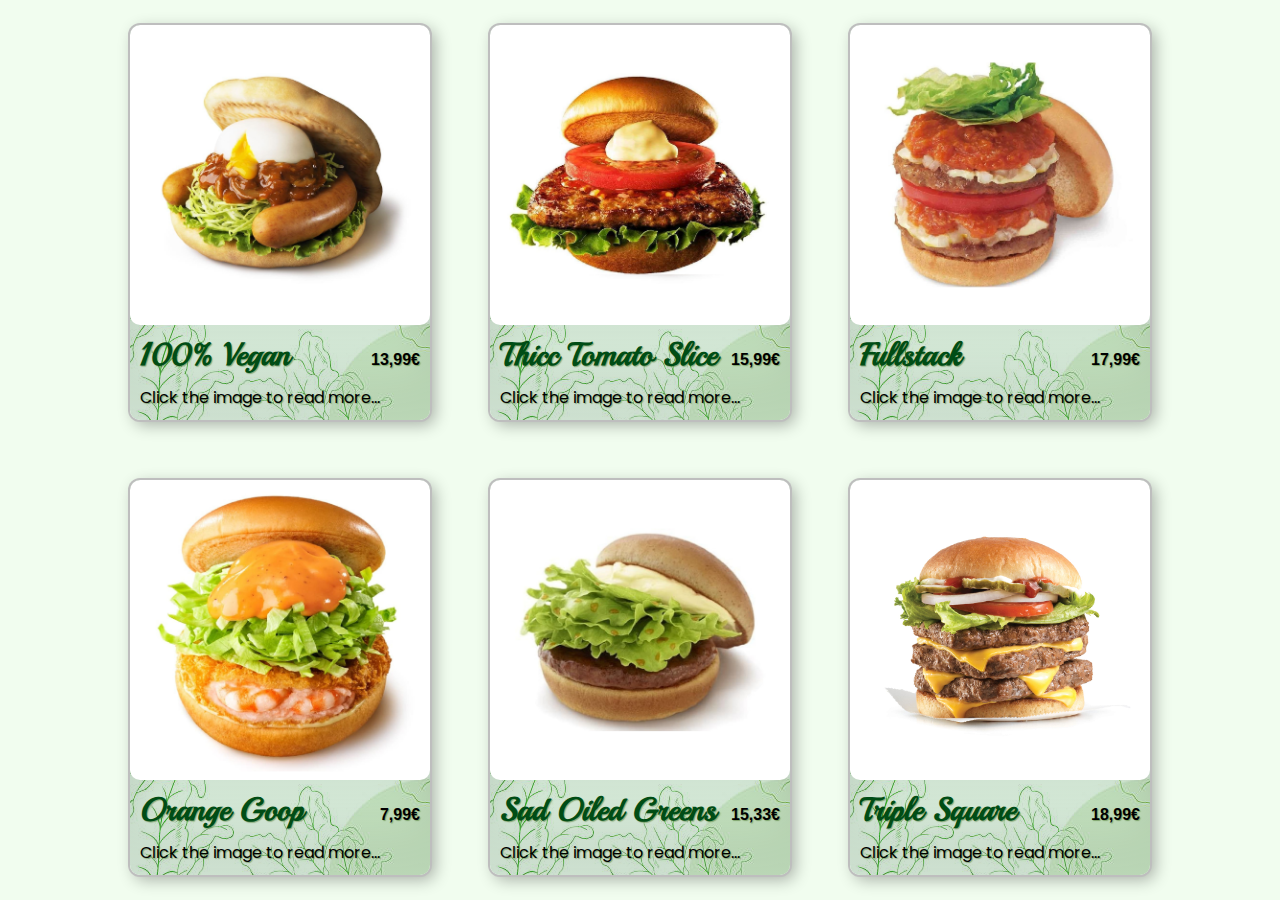
==== index.html @ 1a691310 "new crads" ====
<!DOCTYPE html>
<html lang="en">
  <head>
    <meta charset="UTF-8" />
    <meta name="viewport" content="width=device-width, initial-scale=1.0" />
    <link
      href="https://fonts.googleapis.com/css2?family=Poppins:wght@400;500&display=swap"
      rel="stylesheet"
    />
    <link
      href="https://fonts.googleapis.com/css2?family=Playball&display=swap"
      rel="stylesheet"
    />
    <link
      rel="stylesheet"
      href="https://cdn.jsdelivr.net/npm/bootstrap-icons@1.10.2/font/bootstrap-icons.css"
      integrity="sha384-b6lVK+yci+bfDmaY1u0zE8YYJt0TZxLEAFyYSLHId4xoVvsrQu3INevFKo+Xir8e"
      crossorigin="anonymous"
    />
    <link rel="stylesheet" href="stylecards.css" />
    <title>Cards that expand til the Moon</title>
  </head>
  <body>
    <div class="cards-container">
      <!-- 1 -->
      <div
        class="card shadow"
        onmouseover="playHoverSound()"
        onmouseout="stopHoverSound()"
        onclick="toggleCard(1)"
      >
        <label class="card-label">
          <img src="images/burger1.jpg" alt="" />
        </label>
        <div class="content">
          <div class="name-price">
            <h3>100% Vegan</h3>
            <h4>13,99€</h4>
          </div>
          <p>Click the image to read more...</p>
          <div class="description">
            <ul>
              <li>Sesam Bun</li>
              <li>Moso-Käse</li>
              <li>Japanischer-Salat</li>
              <li>Tofu-Ei</li>
              <li>Seitan-Würstchen</li>
              <li>Krautsalat</li>
            </ul>
          </div>
        </div>
      </div>
      <!-- 2 -->
      <div class="card shadow" onclick="toggleCard(2)">
        <label class="card-label">
          <img
            src="images/burger2.jpg"
            alt="burger with one thick slice of tomato"
          />
        </label>
        <div class="content">
          <div class="name-price">
            <h3>Thicc Tomato Slice</h3>
            <h4>15,99€</h4>
          </div>
          <p>Click the image to read more...</p>
          <div class="description">
            <ul>
              <li>Burger Bun</li>
              <li>Vegane-Mayonnaise</li>
              <li>Dicke Tomatenscheibe</li>
              <li>Beyond Meat Patty</li>
              <li>Feldsalat</li>
            </ul>
          </div>
        </div>
      </div>
      <!-- 3 -->
      <div class="card shadow">
        <label class="card-label" onclick="toggleCard(3)">
          <img
            src="images/burger3.jpg"
            alt="burger with three square-shaped patties"
          />
        </label>
        <div class="content">
          <div class="name-price">
            <h3>Fullstack</h3>
            <h4>17,99€</h4>
          </div>
          <p>Click the image to read more...</p>
          <div class="description">
            <ul>
              <li>Burger Bun</li>
              <li>Feldsalat</li>
              <li>Würzige Salsa</li>
              <li>Veganer Schmelzkäse</li>
              <li>Jackfruit-Patty</li>
              <li>Tomate</li>
            </ul>
          </div>
        </div>
      </div>
      <!-- 4 -->
      <div class="card shadow">
        <label class="card-label" onclick="toggleCard(4)">
          <img
            src="images/burger4.jpg"
            alt="burger with three square-shaped patties"
          />
        </label>
        <div class="content">
          <div class="name-price">
            <h3>Orange Goop</h3>
            <h4>7,99€</h4>
          </div>
          <p>Click the image to read more...</p>
          <div class="description">
            <ul>
              <li>Burger Bun</li>
              <li>Orange Goop</li>
              <li>Shredded Salat</li>
              <li>Crusty Jackfruit-Patty</li>
              <li>Veggie Garnelenkoteletts</li>
            </ul>
          </div>
        </div>
      </div>
      <!-- 5 -->
      <div class="card shadow">
        <label class="card-label" onclick="toggleCard(5)">
          <img
            src="images/burger5.jpg"
            alt="burger with three square-shaped patties"
          />
        </label>
        <div class="content">
          <div class="name-price">
            <h3>Sad Oiled Greens</h3>
            <h4>15,33€</h4>
          </div>
          <p>Click the image to read more...</p>
          <div class="description">
            <ul>
              <li>Rustikales Bun</li>
              <li>Vegane-Mayonnaise</li>
              <li>Feldsalat</li>
              <li>Sad Oil</li>
              <li>Burger-Patty</li>
            </ul>
          </div>
        </div>
      </div>
      <!-- 6 -->
      <div class="card shadow">
        <label class="card-label" onclick="toggleCard(6)">
          <img
            src="images/burger6.jpg"
            alt="burger with three square-shaped patties"
          />
        </label>
        <div class="content">
          <div class="name-price">
            <h3>Triple Square</h3>
            <h4>18,99€</h4>
          </div>
          <p>Click the image to read more...</p>
          <div class="description">
            <ul>
              <li>Burger Bun</li>
              <li>Gurken</li>
              <li>Barbecue Sauce</li>
              <li>Zwiebeln</li>
              <li>Tomato</li>
              <li>Feldsalat</li>
              <li>Square-Patty</li>
              <li>Vegan Cheddar</li>
            </ul>
          </div>
        </div>
      </div>
    </div>

    <!-- JS ( ° ^°) meep-->
    <script src="funccard.js"></script>
  </body>
</html>
---- stylecards.css ----
* {
  margin: 0;
  padding: 0;
  box-sizing: border-box;
}

body {
  display: flex;
  justify-content: center;
  align-items: center;
  height: 100vh;
  margin: 0;
  background-color: #f1fdef;
}

.cards-container {
  display: flex;
  flex-wrap: wrap;
  justify-content: center;
  gap: 20px;
}

.card {
  position: relative;
  width: 200px;
  height: fit-content;
  background-image: linear-gradient(
      rgba(33, 66, 37, 0.5),
      rgba(158, 235, 167, 0.274)
    ),
    url("images/bg_01.jpg");
  border-radius: 10px;
  /*box-shadow: 0 4px 6px rgba(0, 0, 0, 0.1);*/
  margin: 20px;
  transition: border-radius 0.5s cubic-bezier(0.175, 0.885, 0.32, 1.275);
  font-family: "Segoe UI", Tahoma, Geneva, Verdana, sans-serif;
  text-shadow: #517d3391 1px 1px 1px;
}

h3 {
  font-family: "Playball", cursive;
  font-size: xx-large;
  color: #004d15;
  margin-bottom: 10px;
}
p {
  font-family: "Poppins", sans-serif;
  color: #000000;
}

.shadow {
  box-shadow: inset 0 -3em 3em rgba(0, 0, 0, 0.1), 0 0 0 2px rgb(190, 190, 190),
    0.3em 0.3em 1em rgba(0, 0, 0, 0.3);
}

.card-label {
  display: block;
  cursor: pointer;
}

.card-label img {
  width: 100%;
  height: auto;
  display: block;
  border-radius: 10px;
}

.expand-toggle {
  display: none;
}

.content {
  padding: 10px;
}

.name-price {
  display: flex;
  align-items: center;
  justify-content: space-between;
}

.description {
  display: none;
}

.description ul {
  font-size: 18px;
  padding: 15px 0px 0px 23px;
}

/*responsive*/
@media screen and (min-width: 376px) {
  .card {
    width: 200px;
    margin: 20px;
  }
}

@media screen and (min-width: 768px) {
  .card {
    width: 250px;
    margin: 20px;
  }
}

@media screen and (min-width: 1024px) {
  .card {
    width: 300px;
    margin: 20px;
  }
}

@media screen and (min-width: 1440px) {
  .card {
    width: 350px;
    margin: 20px;
  }
}

.card:hover {
  animation: jiggle 0.2s ease 2;
}

/*feelin saucy*/

@keyframes jiggle {
  0% {
    transform: rotate(0);
  }
  20% {
    transform: rotate(5deg);
  }
  40% {
    transform: rotate(-5deg);
  }
  60% {
    transform: rotate(5deg);
  }
  80% {
    transform: rotate(-5deg);
  }
  100% {
    transform: rotate(0);
  }
}
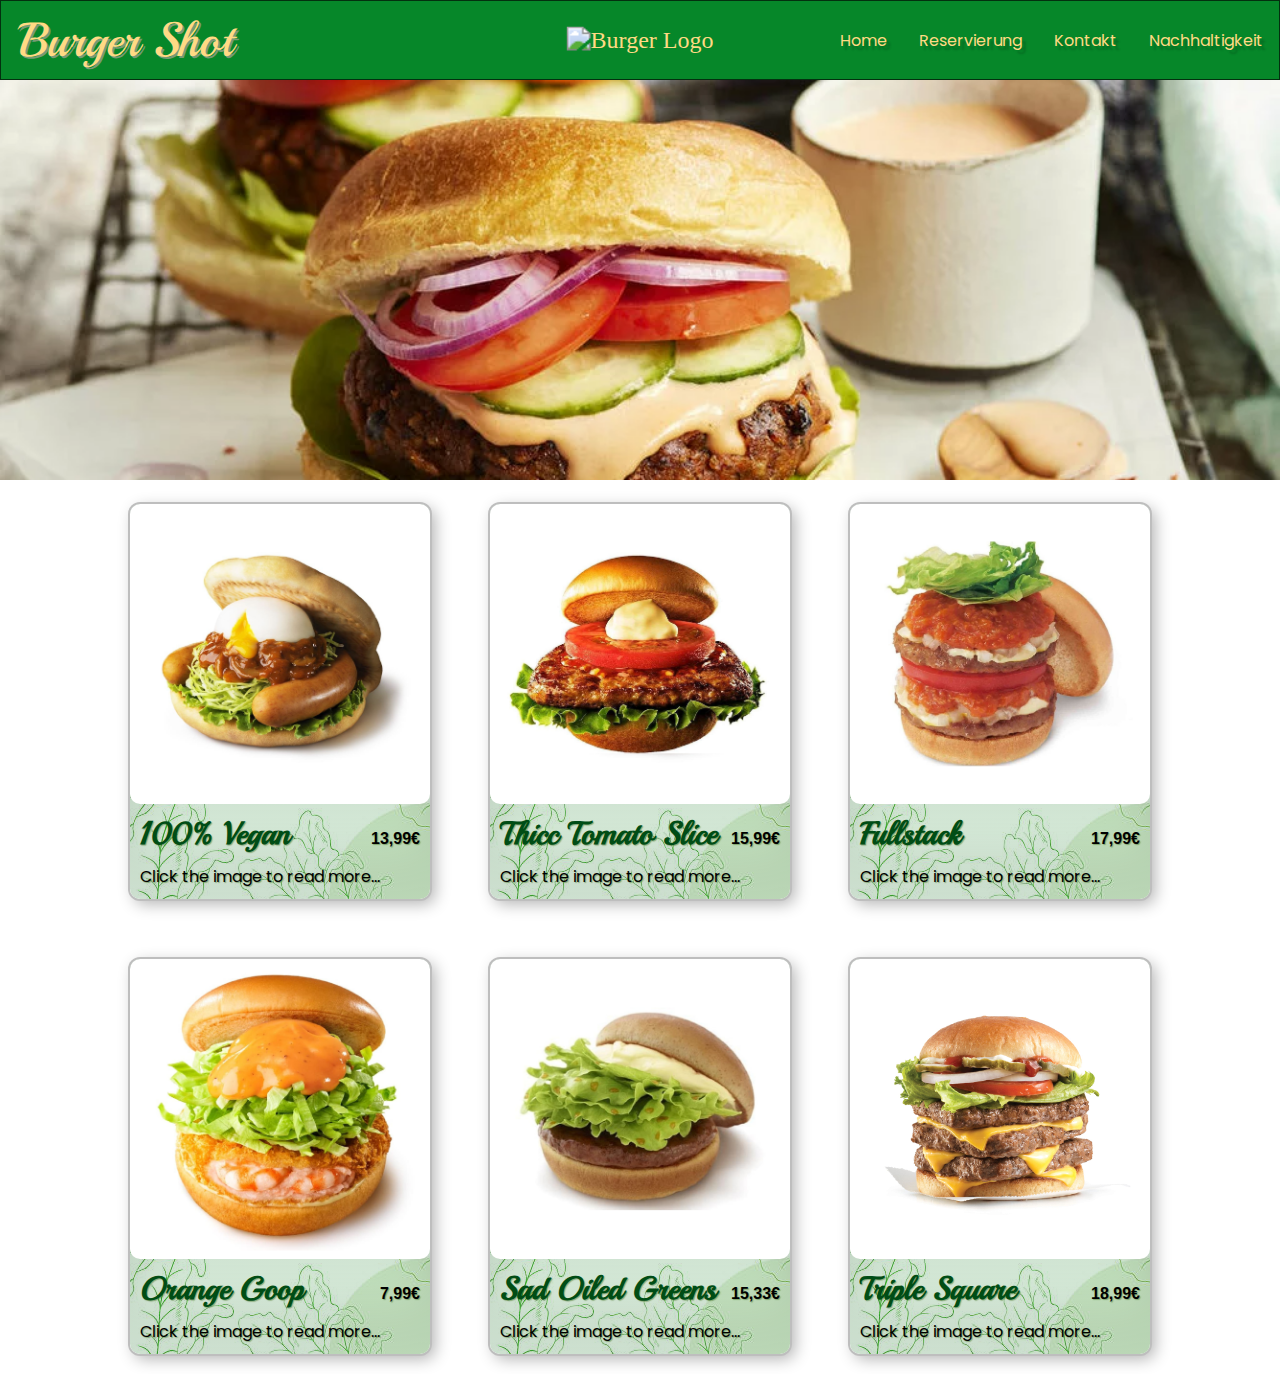
==== commit a9fe2e0e: "Header # cards gemerged" ====
--- a/index.html
+++ b/index.html
@@ -2,33 +2,62 @@
 <html lang="en">
   <head>
     <meta charset="UTF-8" />
+    <meta http-equiv="X-UA-Compatible" content="IE=edge" />
     <meta name="viewport" content="width=device-width, initial-scale=1.0" />
+    <link rel="preconnect" href="https://fonts.googleapis.com" />
+    <link rel="preconnect" href="https://fonts.gstatic.com" crossorigin />
     <link
-      href="https://fonts.googleapis.com/css2?family=Poppins:wght@400;500&display=swap"
-      rel="stylesheet"
-    />
-    <link
-      href="https://fonts.googleapis.com/css2?family=Playball&display=swap"
-      rel="stylesheet"
-    />
+      href="https://fonts.googleapis.com/css2?family=Playball&family=Poppins:ital,wght@0,100;0,200;0,300;0,400;0,500;0,600;0,700;0,800;0,900;1,100;1,200;1,300;1,400;1,500;1,600;1,700;1,800;1,900&display=swap"
+      rel="stylesheet" />
     <link
       rel="stylesheet"
       href="https://cdn.jsdelivr.net/npm/bootstrap-icons@1.10.2/font/bootstrap-icons.css"
       integrity="sha384-b6lVK+yci+bfDmaY1u0zE8YYJt0TZxLEAFyYSLHId4xoVvsrQu3INevFKo+Xir8e"
-      crossorigin="anonymous"
-    />
+      crossorigin="anonymous" />
+    <script src="script.js" defer></script>
+    <script
+      src="https://kit.fontawesome.com/c7deb9d045.js"
+      crossorigin="anonymous"></script>
+    <link rel="stylesheet" href="style.css" />
     <link rel="stylesheet" href="stylecards.css" />
-    <title>Cards that expand til the Moon</title>
+    <title>Burger Shot</title>
   </head>
   <body>
+    <header>
+      <nav class="navbar">
+        <div class="brand-title">Burger Shot</div>
+        <!-- burger-button -->
+        <a href="#" class="toggle-button">
+          <span class="bar"></span>
+          <span class="bar"></span>
+          <span class="bar hide"></span>
+        </a>
+        <div class="burger-logo">
+          <img src="/assets/favicon.ico" alt="Burger Logo" />
+        </div>
+        <div class="navbar-links">
+          <ul>
+            <li><a href="#">Home</a></li>
+            <li><a href="#">Reservierung</a></li>
+            <li><a href="#">Kontakt</a></li>
+            <li><a href="#">Nachhaltigkeit</a></li>
+          </ul>
+        </div>
+      </nav>
+    </header>
+    <picture>
+      <img
+        src="/images/veganer-burger-0594.webp"
+        class="img-fluid"
+        alt="image desc" />
+    </picture>
     <div class="cards-container">
       <!-- 1 -->
       <div
         class="card shadow"
         onmouseover="playHoverSound()"
         onmouseout="stopHoverSound()"
-        onclick="toggleCard(1)"
-      >
+        onclick="toggleCard(1)">
         <label class="card-label">
           <img src="images/burger1.jpg" alt="" />
         </label>
@@ -55,8 +84,7 @@
         <label class="card-label">
           <img
             src="images/burger2.jpg"
-            alt="burger with one thick slice of tomato"
-          />
+            alt="burger with one thick slice of tomato" />
         </label>
         <div class="content">
           <div class="name-price">
@@ -80,8 +108,7 @@
         <label class="card-label" onclick="toggleCard(3)">
           <img
             src="images/burger3.jpg"
-            alt="burger with three square-shaped patties"
-          />
+            alt="burger with three square-shaped patties" />
         </label>
         <div class="content">
           <div class="name-price">
@@ -106,8 +133,7 @@
         <label class="card-label" onclick="toggleCard(4)">
           <img
             src="images/burger4.jpg"
-            alt="burger with three square-shaped patties"
-          />
+            alt="burger with three square-shaped patties" />
         </label>
         <div class="content">
           <div class="name-price">
@@ -131,8 +157,7 @@
         <label class="card-label" onclick="toggleCard(5)">
           <img
             src="images/burger5.jpg"
-            alt="burger with three square-shaped patties"
-          />
+            alt="burger with three square-shaped patties" />
         </label>
         <div class="content">
           <div class="name-price">
@@ -156,8 +181,7 @@
         <label class="card-label" onclick="toggleCard(6)">
           <img
             src="images/burger6.jpg"
-            alt="burger with three square-shaped patties"
-          />
+            alt="burger with three square-shaped patties" />
         </label>
         <div class="content">
           <div class="name-price">
--- a/style.css
+++ b/style.css
@@ -0,0 +1,185 @@
+*,
+* ::before,
+::after {
+  padding: 0;
+  margin: 0;
+  box-sizing: border-box;
+  color: var(--text-color);
+}
+
+:root {
+  --background-color: #068729;
+  --highlight-background-color: #779a75;
+  --accent-color: #d3a350;
+  --text-color: #ffda84;
+}
+
+header {
+  /* background-image: url(/assets/bg_01.jpg);
+  background-position: center;
+  background-repeat: no-repeat;
+  background-size: cover; */
+  background-color: var(--background-color);
+  width: 100%;
+  height: 80px;
+  border: 1px solid #03300f;
+}
+h4 {
+  color: black;
+}
+
+.navbar {
+  position: relative;
+  height: 100%;
+  width: 100%;
+  display: flex;
+  justify-content: space-between;
+  align-items: center;
+  color: var(--text-color);
+}
+
+.brand-title {
+  font-family: Playball;
+  font-size: 3rem;
+  color: var(--text-color);
+  margin: 0.5rem;
+  text-shadow: 2px 2px var(--highlight-background-color);
+  padding-left: 10px;
+}
+
+.navbar-links ul {
+  margin: 0;
+  padding: 0;
+  display: flex;
+}
+
+.navbar-links li {
+  list-style: none;
+}
+
+.navbar-links li a {
+  font-family: Poppins;
+  text-shadow: 4px 4px 2px rgba(0, 0, 0, 0.2);
+  text-decoration: none;
+  color: var(--text-color);
+  padding: 1rem;
+  display: block;
+}
+
+.navbar-links li:hover {
+  background: var(--highlight-background-color);
+  border-radius: 10px;
+}
+
+/* burger logo */
+
+.burger-logo {
+  animation: moveJump 4s ease-in-out infinite, slide 8s linear 2.5;
+  position: absolute;
+  top: 50%;
+  left: 50%;
+  transform: translate(-50%, -50%) scale(1.5);
+}
+
+/* burger logo move */
+
+@keyframes moveJump {
+  0%,
+  100% {
+    transform: translateY(-20px);
+  }
+  50% {
+    transform: translateY(0);
+  }
+}
+
+@keyframes slide {
+  0% {
+    left: 0;
+  }
+  50% {
+    left: 50%;
+  }
+  100% {
+    left: 100%;
+  }
+}
+
+/* burger menu button */
+
+.toggle-button {
+  cursor: pointer;
+  position: absolute;
+  top: 1.5rem;
+  right: 1rem;
+  display: none;
+  flex-direction: column;
+  justify-content: space-between;
+  width: 30px;
+  height: 21px;
+}
+
+/* burger menu into an x */
+
+.toggle-button .bar {
+  height: 3px;
+  width: 100%;
+  background-color: var(--text-color);
+  border-radius: 10px;
+  transition: transform 0.3s ease-in-out, opacity 0.3s ease-in-out;
+}
+
+.toggle-button.active .bar:nth-child(1) {
+  transform: rotate(-45deg) translate(-9px, 3px);
+}
+
+.toggle-button.active .bar:nth-child(2) {
+  transform: rotate(45deg) translate(-3px, 3px);
+}
+
+.toggle-button.active .bar.hide {
+  opacity: 0;
+  transform: translateY(0);
+}
+/* adjust mobile and desktop */
+
+@media (max-width: 796px) {
+  .toggle-button {
+    display: flex;
+  }
+
+  .navbar-links {
+    background-color: var(--background-color);
+    display: none;
+    width: 100%;
+  }
+
+  .navbar {
+    flex-direction: column;
+    align-items: flex-start;
+  }
+
+  .navbar-links ul {
+    width: 100%;
+    flex-direction: column;
+  }
+
+  .navbar-links li {
+    border: 1px solid var(--accent-color);
+    text-align: center;
+  }
+
+  .navbar-links li a {
+    padding: 0.6rem 0.9rem;
+  }
+
+  .navbar-links.active {
+    display: flex;
+  }
+}
+
+picture img {
+  width: 100%;
+  height: 400px;
+  object-fit: cover;
+}
--- a/stylecards.css
+++ b/stylecards.css
@@ -1,18 +1,3 @@
-* {
-  margin: 0;
-  padding: 0;
-  box-sizing: border-box;
-}
-
-body {
-  display: flex;
-  justify-content: center;
-  align-items: center;
-  height: 100vh;
-  margin: 0;
-  background-color: #f1fdef;
-}
-
 .cards-container {
   display: flex;
   flex-wrap: wrap;
@@ -22,7 +7,7 @@
 
 .card {
   position: relative;
-  width: 200px;
+  max-width: 400px;
   height: fit-content;
   background-image: linear-gradient(
       rgba(33, 66, 37, 0.5),
@@ -89,12 +74,6 @@
 }
 
 /*responsive*/
-@media screen and (min-width: 376px) {
-  .card {
-    width: 200px;
-    margin: 20px;
-  }
-}
 
 @media screen and (min-width: 768px) {
   .card {
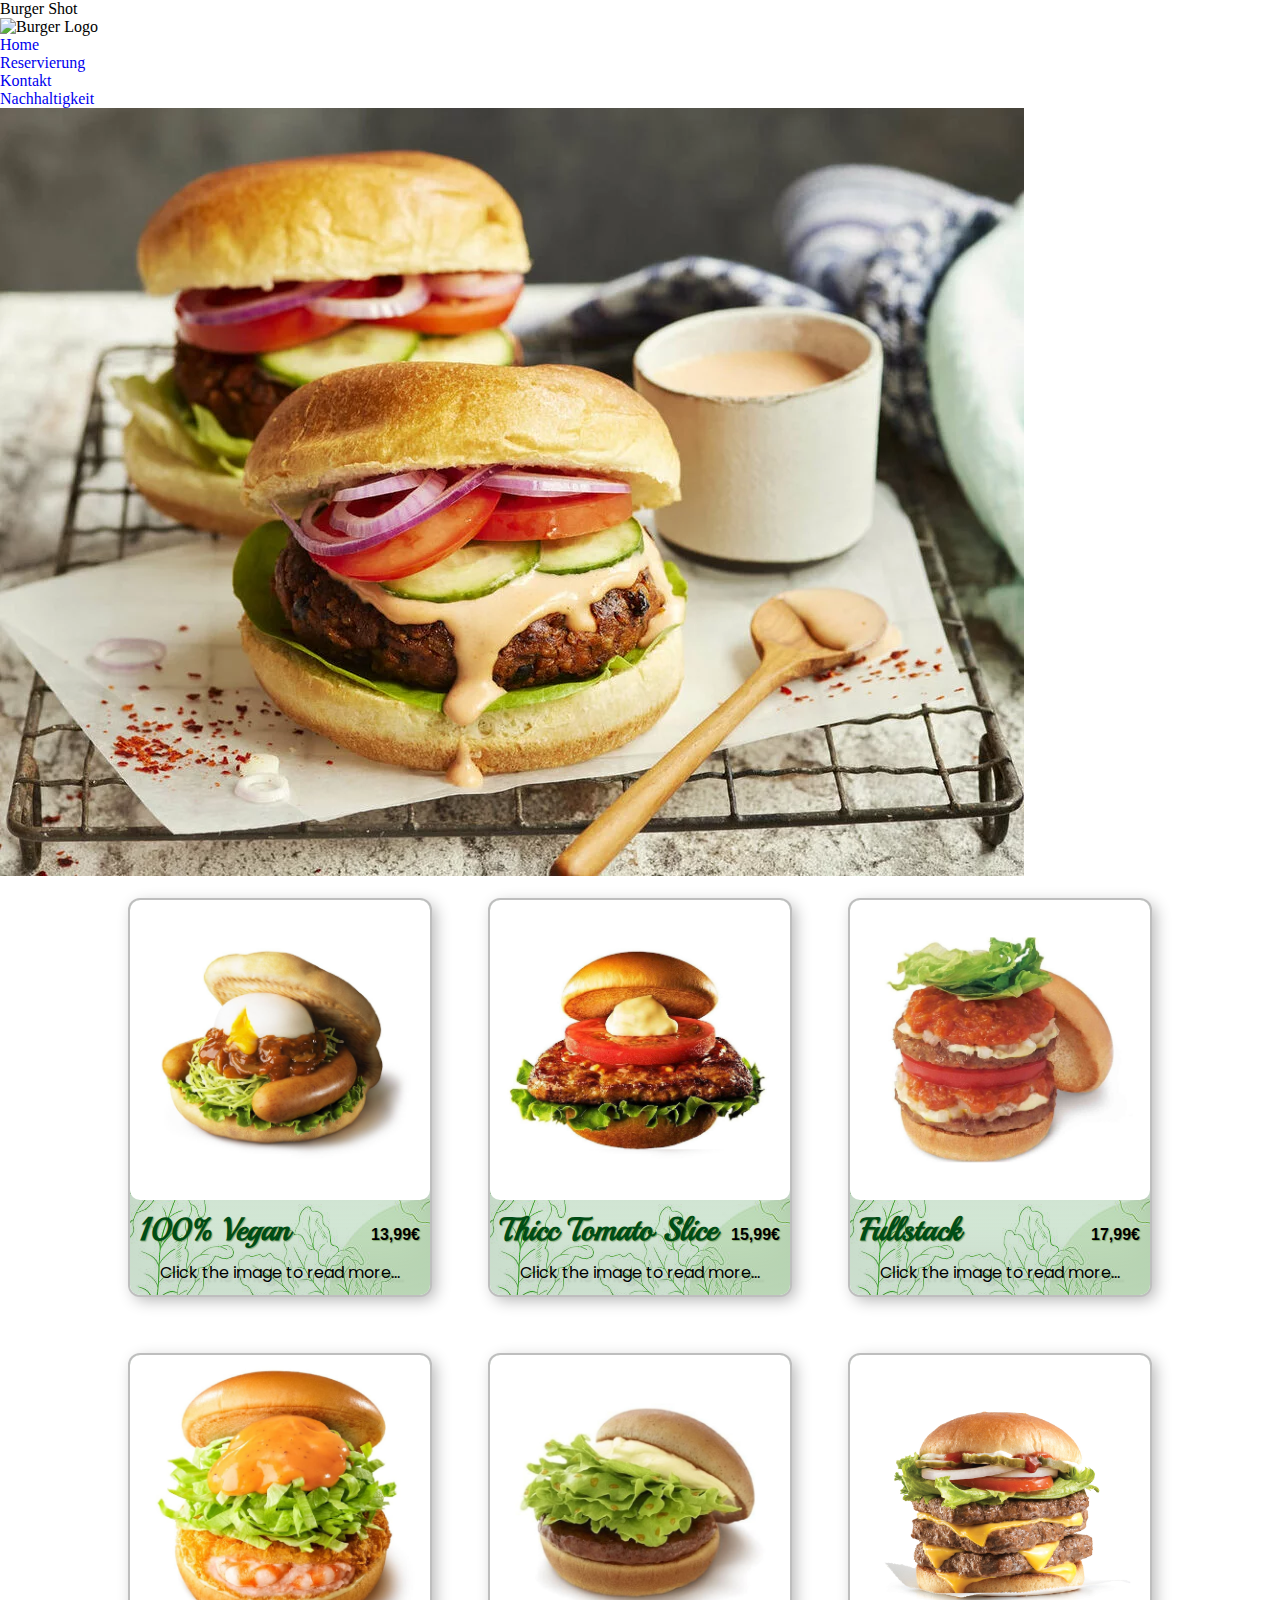
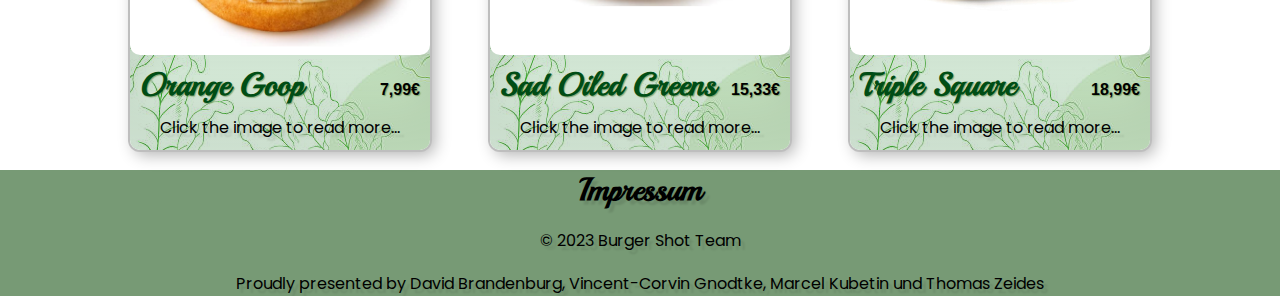
==== commit 881a9742: "footer hinzugefügt" ====
--- a/index.html
+++ b/index.html
@@ -20,6 +20,7 @@
       crossorigin="anonymous"></script>
     <link rel="stylesheet" href="style.css" />
     <link rel="stylesheet" href="stylecards.css" />
+    <link rel="stylesheet" href="footer.css" />
     <title>Burger Shot</title>
   </head>
   <body>
@@ -204,7 +205,16 @@
         </div>
       </div>
     </div>
-
+    <footer>
+      <h1>Impressum</h1>
+      <br />
+      <p>&copy; 2023 Burger Shot Team</p>
+      <br />
+      <p>
+        Proudly presented by David Brandenburg, Vincent-Corvin Gnodtke, Marcel
+        Kubetin und Thomas Zeides
+      </p>
+    </footer>
     <!-- JS ( ° ^°) meep-->
     <script src="funccard.js"></script>
   </body>
--- a/footer.css
+++ b/footer.css
@@ -0,0 +1,28 @@
+@import url("https://fonts.googleapis.com/css2?family=Jura:wght@300&family=Maven+Pro:wght@900&family=Pacifico&family=Playball&family=Roboto+Condensed:wght@300;400;700&family=Roboto+Mono:ital,wght@1,200;1,700&family=Roboto:wght@100&display=swap");
+@import url("https://fonts.googleapis.com/css2?family=Jura:wght@300&family=Maven+Pro:wght@900&family=Pacifico&family=Playball&family=Poppins:ital,wght@1,300&family=Roboto+Condensed:wght@300;400;700&family=Roboto+Mono:ital,wght@1,200;1,700&family=Roboto:wght@100&display=swap");
+*,
+*::before,
+*::after {
+  margin: 0;
+  padding: 0;
+  list-style: none;
+  text-decoration: none;
+  border: none;
+  box-sizing: border-box;
+}
+
+footer {
+  background-color: #779a75;
+}
+
+h1 {
+  text-align: center;
+  font-family: "Playball", cursive;
+  text-shadow: 4px 4px 2px rgba(0, 0, 0, 0.1);
+}
+
+p {
+  text-align: center;
+  font-family: "Poppins", sans-serif;
+  text-shadow: 4px 4px 2px rgba(0, 0, 0, 0.1);
+}
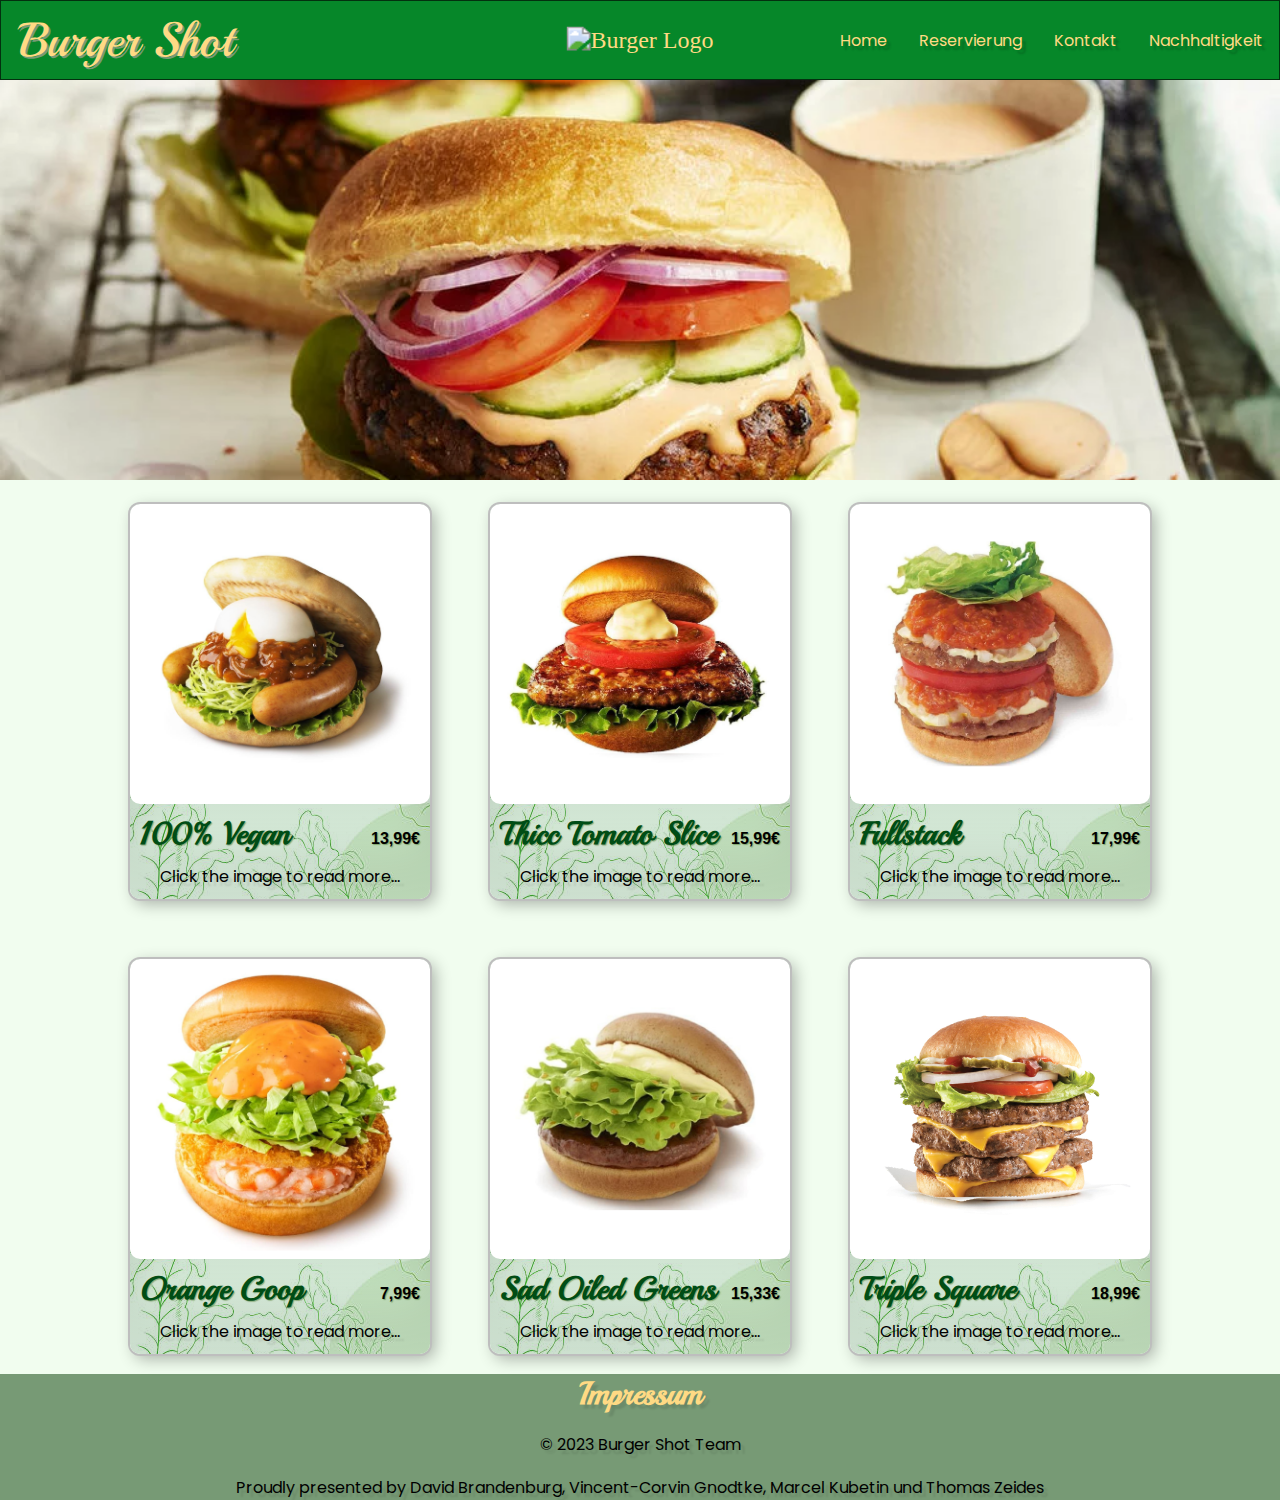
==== commit 5087e931: "nachhaltigkeit gemerged und verlinkt" ====
--- a/index.html
+++ b/index.html
@@ -41,7 +41,7 @@
             <li><a href="#">Home</a></li>
             <li><a href="#">Reservierung</a></li>
             <li><a href="#">Kontakt</a></li>
-            <li><a href="#">Nachhaltigkeit</a></li>
+            <li><a href="/Nachhaltigkeit.html">Nachhaltigkeit</a></li>
           </ul>
         </div>
       </nav>
--- a/style.css
+++ b/style.css
@@ -0,0 +1,187 @@
+*,
+* ::before,
+::after {
+  padding: 0;
+  margin: 0;
+  box-sizing: border-box;
+  color: var(--text-color);
+}
+body {
+  background-color: #f1fdef;
+}
+
+header {
+  --background-color: #068729;
+  --highlight-background-color: #779a75;
+  --accent-color: #d3a350;
+  --text-color: #ffda84;
+  background-color: var(--background-color);
+  width: 100%;
+  height: 80px;
+  border: 1px solid #03300f;
+}
+h4 {
+  color: black;
+}
+
+.navbar {
+  position: relative;
+  height: 100%;
+  width: 100%;
+  display: flex;
+  justify-content: space-between;
+  align-items: center;
+  color: var(--text-color);
+}
+
+.brand-title {
+  font-family: Playball;
+  font-size: 3rem;
+  color: var(--text-color);
+  margin: 0.5rem;
+  text-shadow: 2px 2px var(--highlight-background-color);
+  padding-left: 10px;
+}
+
+.navbar-links ul {
+  margin: 0;
+  padding: 0;
+  display: flex;
+}
+
+.navbar-links li {
+  list-style: none;
+}
+
+.navbar-links li a {
+  font-family: Poppins;
+  text-shadow: 4px 4px 2px rgba(0, 0, 0, 0.2);
+  text-decoration: none;
+  color: var(--text-color);
+  padding: 1rem;
+  display: block;
+}
+
+.navbar-links li:hover {
+  background: var(--highlight-background-color);
+  border-radius: 10px;
+}
+
+/* burger logo */
+
+.burger-logo {
+  animation: moveJump 4s ease-in-out infinite, slide 8s linear 2.5;
+  position: absolute;
+  top: 50%;
+  left: 50%;
+  transform: translate(-50%, -50%) scale(1.5);
+}
+ul {
+  list-style-type: circle;
+}
+li {
+  color: black;
+}
+
+/* burger logo move */
+
+@keyframes moveJump {
+  0%,
+  100% {
+    transform: translateY(-20px);
+  }
+  50% {
+    transform: translateY(0);
+  }
+}
+
+@keyframes slide {
+  0% {
+    left: 0;
+  }
+  50% {
+    left: 50%;
+  }
+  100% {
+    left: 100%;
+  }
+}
+
+/* burger menu button */
+
+.toggle-button {
+  cursor: pointer;
+  position: absolute;
+  top: 1.5rem;
+  right: 1rem;
+  display: none;
+  flex-direction: column;
+  justify-content: space-between;
+  width: 30px;
+  height: 21px;
+}
+
+/* burger menu into an x */
+
+.toggle-button .bar {
+  height: 3px;
+  width: 100%;
+  background-color: var(--text-color);
+  border-radius: 10px;
+  transition: transform 0.3s ease-in-out, opacity 0.3s ease-in-out;
+}
+
+.toggle-button.active .bar:nth-child(1) {
+  transform: rotate(-45deg) translate(-9px, 3px);
+}
+
+.toggle-button.active .bar:nth-child(2) {
+  transform: rotate(45deg) translate(-3px, 3px);
+}
+
+.toggle-button.active .bar.hide {
+  opacity: 0;
+  transform: translateY(0);
+}
+/* adjust mobile and desktop */
+
+@media (max-width: 796px) {
+  .toggle-button {
+    display: flex;
+  }
+
+  .navbar-links {
+    background-color: var(--background-color);
+    display: none;
+    width: 100%;
+  }
+
+  .navbar {
+    flex-direction: column;
+    align-items: flex-start;
+  }
+
+  .navbar-links ul {
+    width: 100%;
+    flex-direction: column;
+  }
+
+  .navbar-links li {
+    border: 1px solid var(--accent-color);
+    text-align: center;
+  }
+
+  .navbar-links li a {
+    padding: 0.6rem 0.9rem;
+  }
+
+  .navbar-links.active {
+    display: flex;
+  }
+}
+
+picture img {
+  width: 100%;
+  height: 400px;
+  object-fit: cover;
+}
--- a/footer.css
+++ b/footer.css
@@ -1,15 +1,5 @@
 @import url("https://fonts.googleapis.com/css2?family=Jura:wght@300&family=Maven+Pro:wght@900&family=Pacifico&family=Playball&family=Roboto+Condensed:wght@300;400;700&family=Roboto+Mono:ital,wght@1,200;1,700&family=Roboto:wght@100&display=swap");
 @import url("https://fonts.googleapis.com/css2?family=Jura:wght@300&family=Maven+Pro:wght@900&family=Pacifico&family=Playball&family=Poppins:ital,wght@1,300&family=Roboto+Condensed:wght@300;400;700&family=Roboto+Mono:ital,wght@1,200;1,700&family=Roboto:wght@100&display=swap");
-*,
-*::before,
-*::after {
-  margin: 0;
-  padding: 0;
-  list-style: none;
-  text-decoration: none;
-  border: none;
-  box-sizing: border-box;
-}
 
 footer {
   background-color: #779a75;
@@ -19,6 +9,7 @@
   text-align: center;
   font-family: "Playball", cursive;
   text-shadow: 4px 4px 2px rgba(0, 0, 0, 0.1);
+  color: #ffda84;
 }
 
 p {
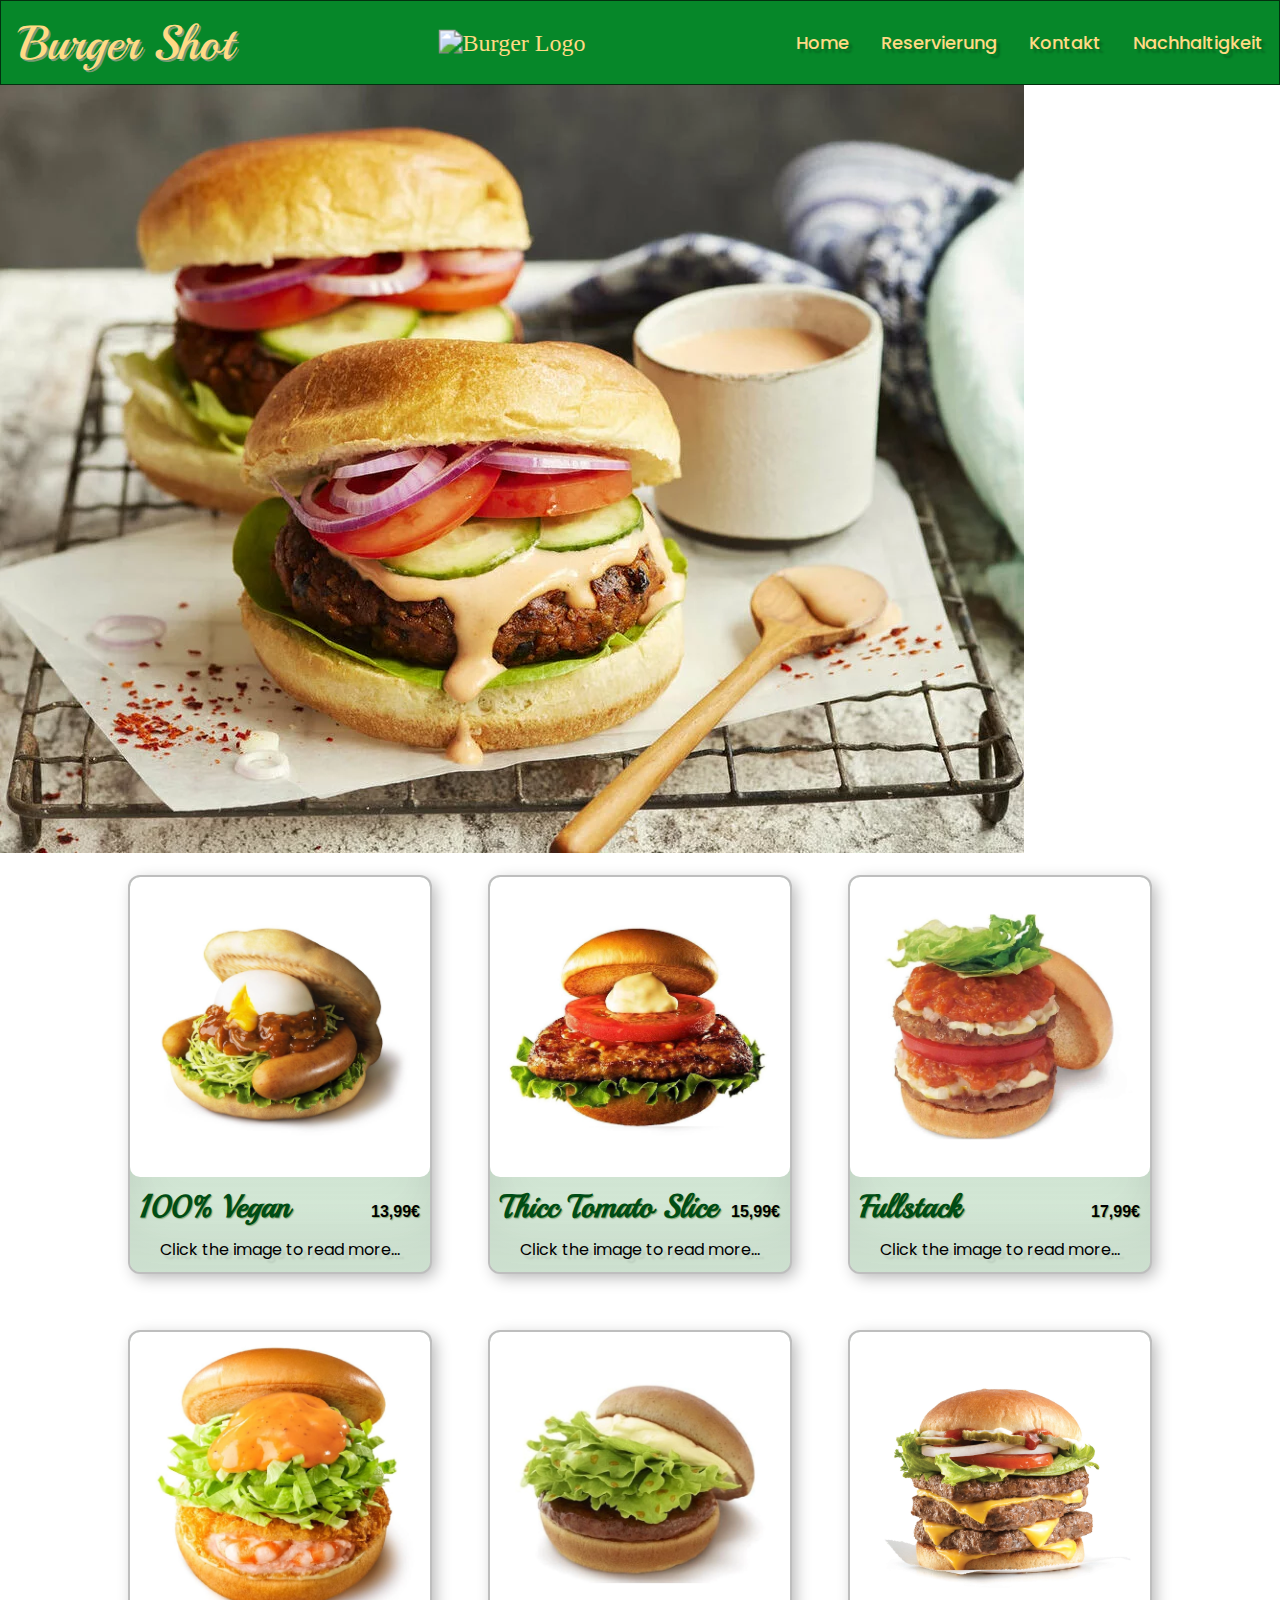
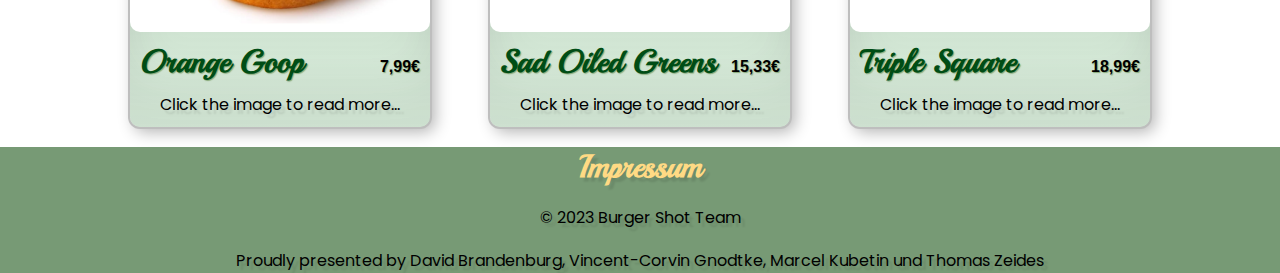
==== commit fc2781b6: "pics in webp" ====
--- a/index.html
+++ b/index.html
@@ -39,8 +39,8 @@
         <div class="navbar-links">
           <ul>
             <li><a href="#">Home</a></li>
-            <li><a href="#">Reservierung</a></li>
-            <li><a href="#">Kontakt</a></li>
+            <li><a href="/reservierung.html">Reservierung</a></li>
+            <li><a href="/contact.html">Kontakt</a></li>
             <li><a href="/Nachhaltigkeit.html">Nachhaltigkeit</a></li>
           </ul>
         </div>
@@ -60,7 +60,7 @@
         onmouseout="stopHoverSound()"
         onclick="toggleCard(1)">
         <label class="card-label">
-          <img src="images/burger1.jpg" alt="" />
+          <img src="images/burger1.webp" alt="" />
         </label>
         <div class="content">
           <div class="name-price">
@@ -84,7 +84,7 @@
       <div class="card shadow" onclick="toggleCard(2)">
         <label class="card-label">
           <img
-            src="images/burger2.jpg"
+            src="images/burger2.webp"
             alt="burger with one thick slice of tomato" />
         </label>
         <div class="content">
@@ -108,7 +108,7 @@
       <div class="card shadow">
         <label class="card-label" onclick="toggleCard(3)">
           <img
-            src="images/burger3.jpg"
+            src="images/burger3.webp"
             alt="burger with three square-shaped patties" />
         </label>
         <div class="content">
@@ -133,7 +133,7 @@
       <div class="card shadow">
         <label class="card-label" onclick="toggleCard(4)">
           <img
-            src="images/burger4.jpg"
+            src="images/burger4.webp"
             alt="burger with three square-shaped patties" />
         </label>
         <div class="content">
@@ -157,7 +157,7 @@
       <div class="card shadow">
         <label class="card-label" onclick="toggleCard(5)">
           <img
-            src="images/burger5.jpg"
+            src="images/burger5.webp"
             alt="burger with three square-shaped patties" />
         </label>
         <div class="content">
@@ -181,7 +181,7 @@
       <div class="card shadow">
         <label class="card-label" onclick="toggleCard(6)">
           <img
-            src="images/burger6.jpg"
+            src="images/burger6.webp"
             alt="burger with three square-shaped patties" />
         </label>
         <div class="content">
--- a/style.css
+++ b/style.css
@@ -5,9 +5,6 @@
   margin: 0;
   box-sizing: border-box;
   color: var(--text-color);
-}
-body {
-  background-color: #f1fdef;
 }
 
 header {
@@ -17,11 +14,8 @@
   --text-color: #ffda84;
   background-color: var(--background-color);
   width: 100%;
-  height: 80px;
+  height: 85px;
   border: 1px solid #03300f;
-}
-h4 {
-  color: black;
 }
 
 .navbar {
@@ -55,6 +49,8 @@
 
 .navbar-links li a {
   font-family: Poppins;
+  font-weight: 500;
+  font-size: 18px;
   text-shadow: 4px 4px 2px rgba(0, 0, 0, 0.2);
   text-decoration: none;
   color: var(--text-color);
@@ -70,17 +66,11 @@
 /* burger logo */
 
 .burger-logo {
-  animation: moveJump 4s ease-in-out infinite, slide 8s linear 2.5;
+  animation: moveJump 4s ease-in-out infinite, slide 8s linear 2.4;
   position: absolute;
   top: 50%;
-  left: 50%;
+  left: 40%;
   transform: translate(-50%, -50%) scale(1.5);
-}
-ul {
-  list-style-type: circle;
-}
-li {
-  color: black;
 }
 
 /* burger logo move */
@@ -112,7 +102,7 @@
 .toggle-button {
   cursor: pointer;
   position: absolute;
-  top: 1.5rem;
+  top: 1.7rem;
   right: 1rem;
   display: none;
   flex-direction: column;
@@ -179,9 +169,3 @@
     display: flex;
   }
 }
-
-picture img {
-  width: 100%;
-  height: 400px;
-  object-fit: cover;
-}
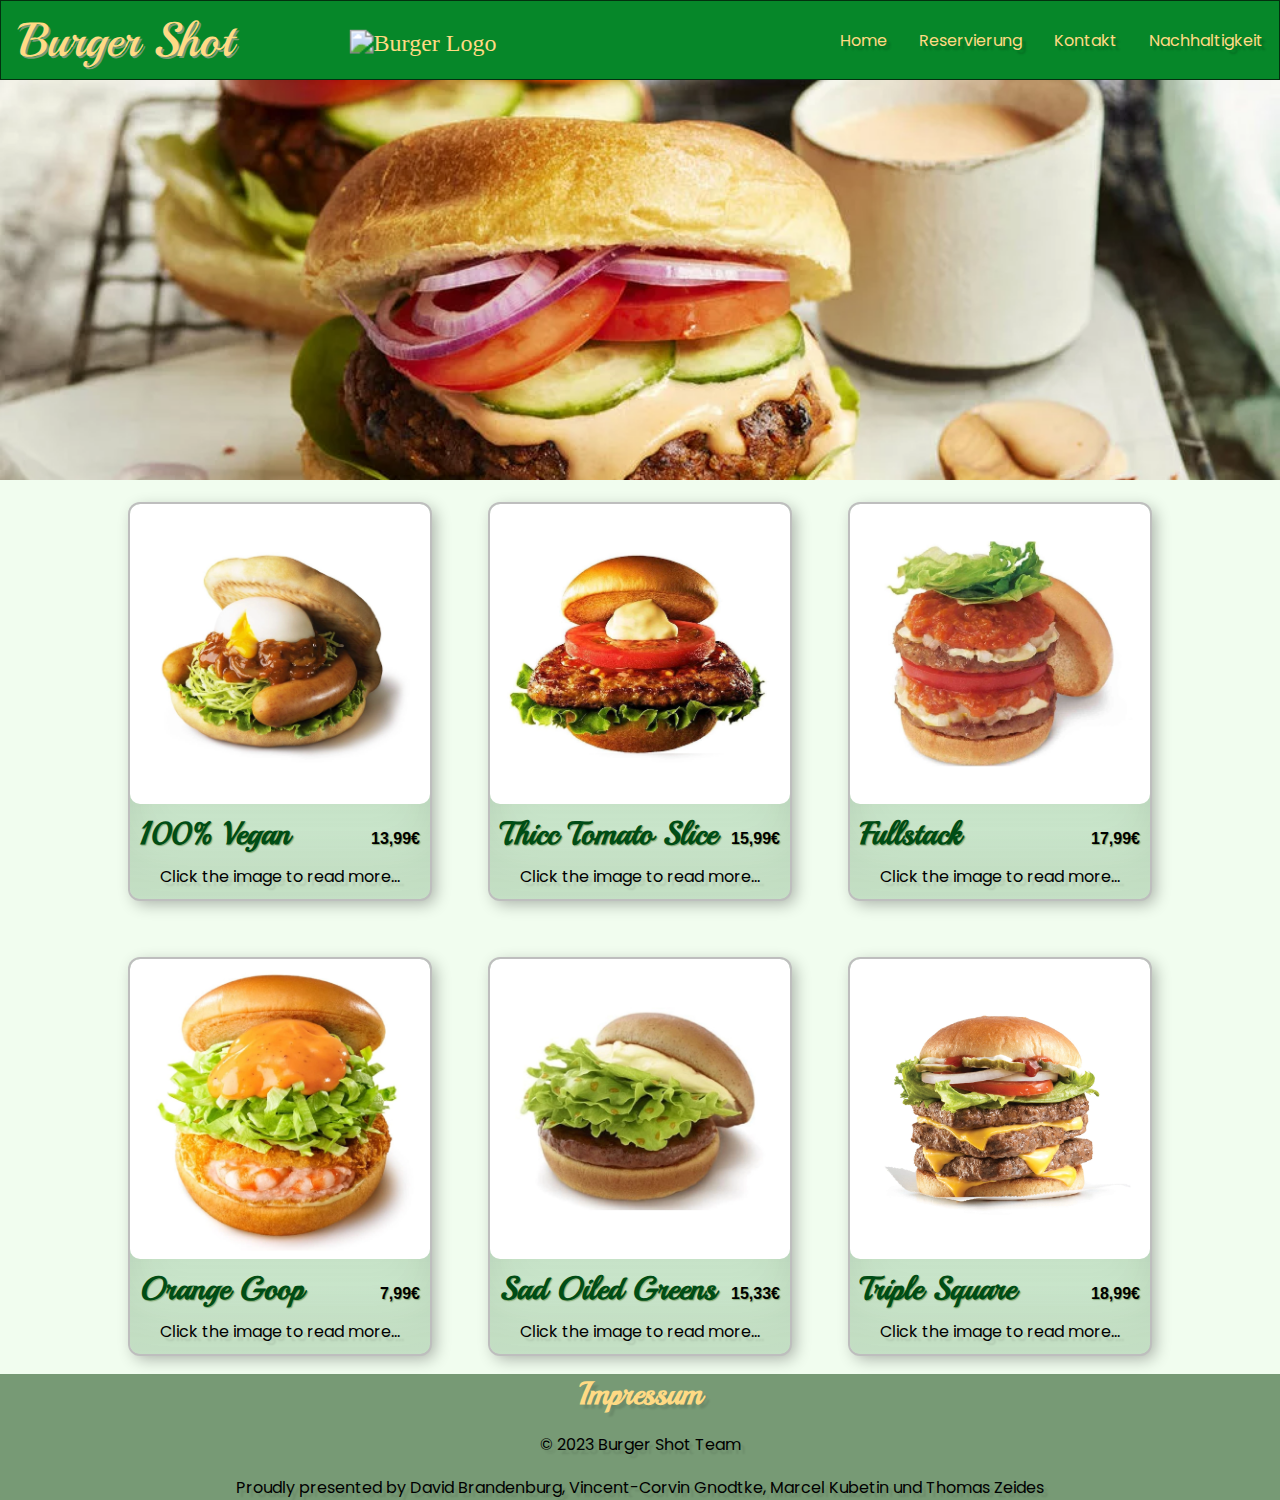
==== commit 753cd320: "release version 1.0" ====
--- a/index.html
+++ b/index.html
@@ -196,7 +196,7 @@
               <li>Gurken</li>
               <li>Barbecue Sauce</li>
               <li>Zwiebeln</li>
-              <li>Tomato</li>
+              <li>Tomate</li>
               <li>Feldsalat</li>
               <li>Square-Patty</li>
               <li>Vegan Cheddar</li>
--- a/style.css
+++ b/style.css
@@ -5,6 +5,9 @@
   margin: 0;
   box-sizing: border-box;
   color: var(--text-color);
+}
+body {
+  background-color: #f1fdef;
 }
 
 header {
@@ -14,8 +17,11 @@
   --text-color: #ffda84;
   background-color: var(--background-color);
   width: 100%;
-  height: 85px;
+  height: 80px;
   border: 1px solid #03300f;
+}
+h4 {
+  color: black;
 }
 
 .navbar {
@@ -49,8 +55,6 @@
 
 .navbar-links li a {
   font-family: Poppins;
-  font-weight: 500;
-  font-size: 18px;
   text-shadow: 4px 4px 2px rgba(0, 0, 0, 0.2);
   text-decoration: none;
   color: var(--text-color);
@@ -66,11 +70,17 @@
 /* burger logo */
 
 .burger-logo {
-  animation: moveJump 4s ease-in-out infinite, slide 8s linear 2.4;
+  animation: moveJump 4s ease-in-out infinite, slide 8s linear 2.3;
   position: absolute;
   top: 50%;
-  left: 40%;
-  transform: translate(-50%, -50%) scale(1.5);
+  left: 33%;
+  transform: translate(-50%, -33%) scale(1.5);
+}
+ul {
+  list-style-type: circle;
+}
+li {
+  color: black;
 }
 
 /* burger logo move */
@@ -102,7 +112,7 @@
 .toggle-button {
   cursor: pointer;
   position: absolute;
-  top: 1.7rem;
+  top: 1.5rem;
   right: 1rem;
   display: none;
   flex-direction: column;
@@ -169,3 +179,9 @@
     display: flex;
   }
 }
+
+picture img {
+  width: 100%;
+  height: 400px;
+  object-fit: cover;
+}
